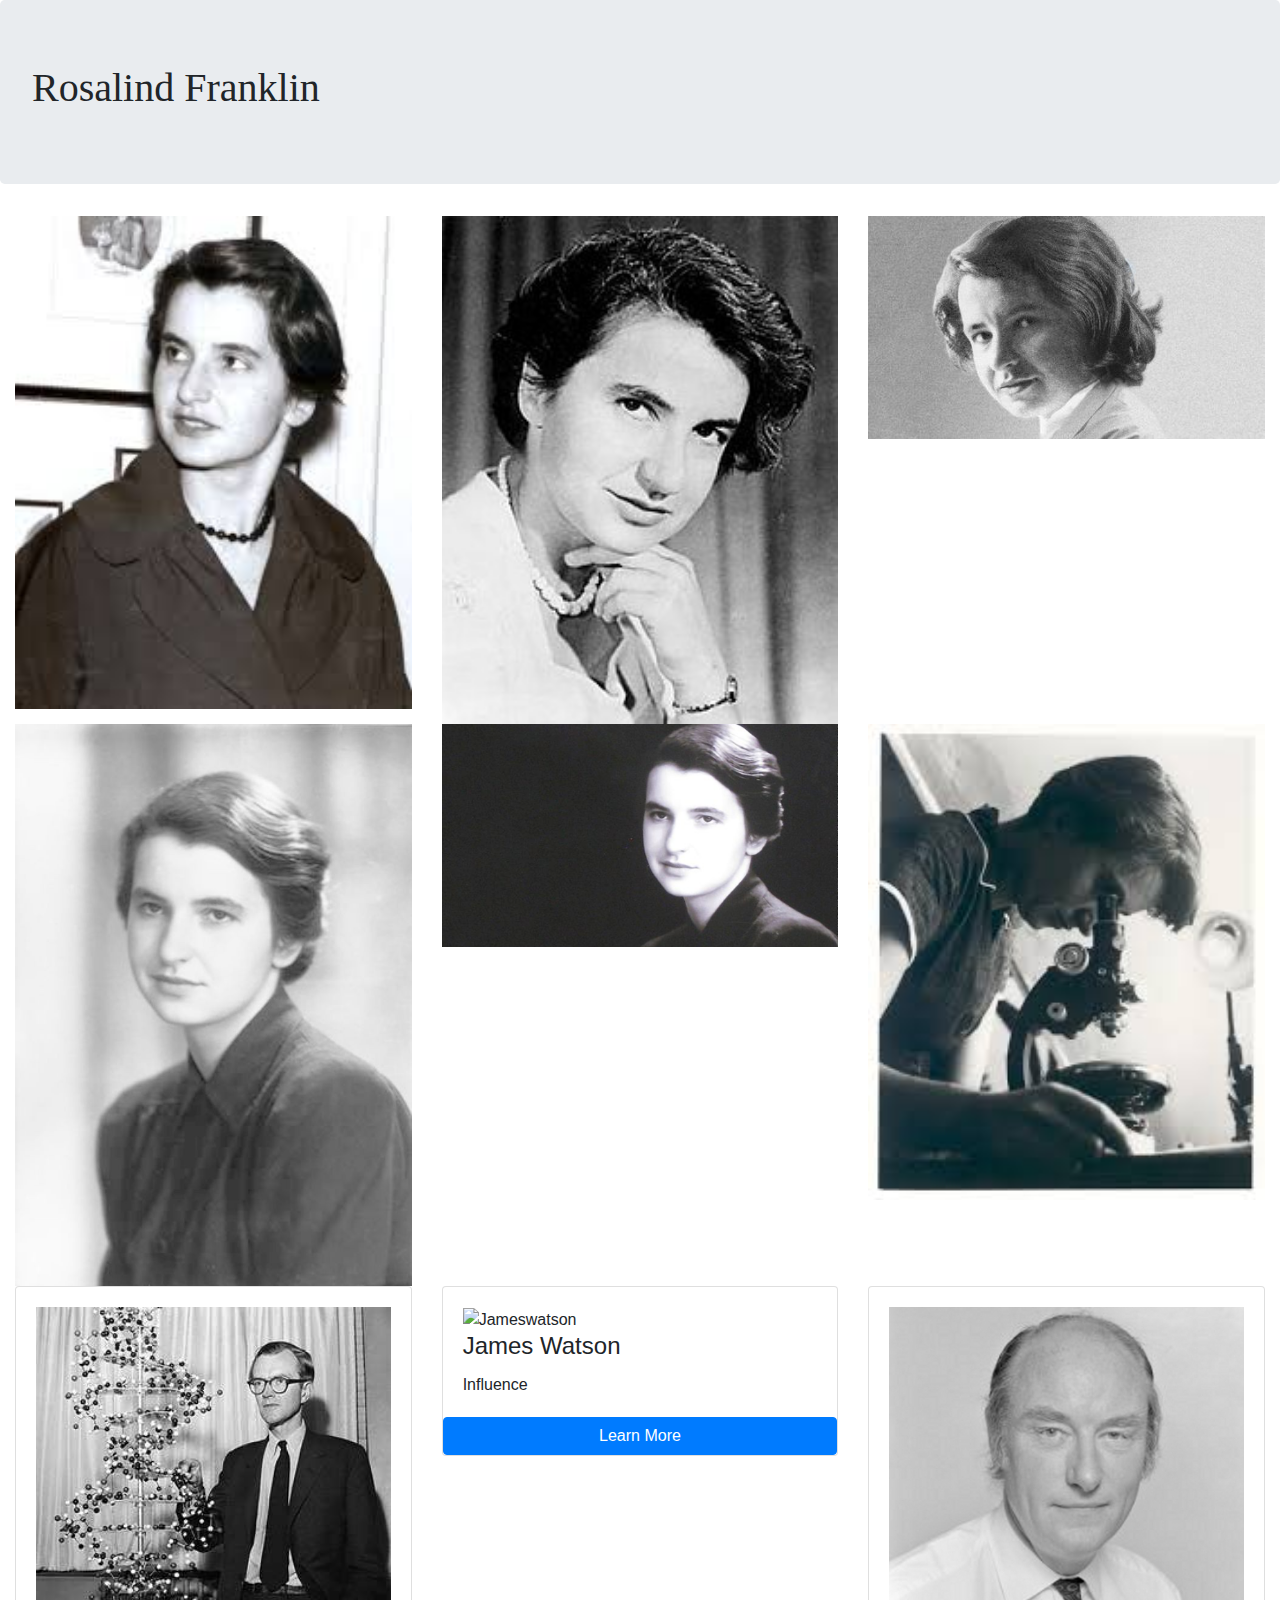
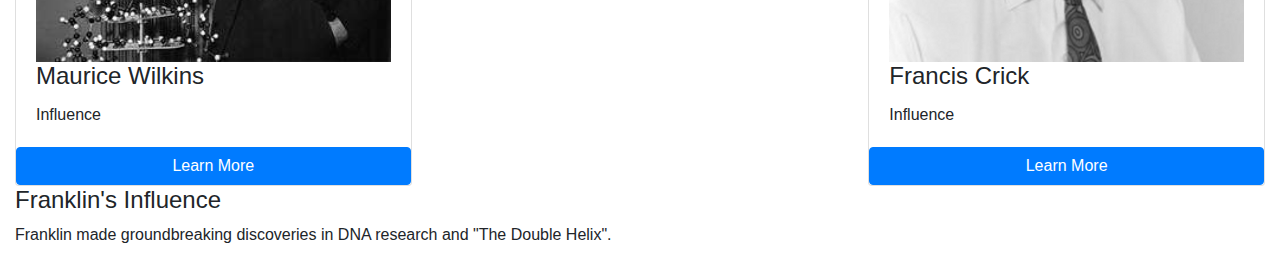
==== TributeCite/index.html @ c35afe97 "First Commit" ====
<!DOCTYPE html>
<html>
    <head>
        <link rel="stylesheet" type="text/css" href="style.css">
        <link rel="stylesheet" href="https://maxcdn.bootstrapcdn.com/bootstrap/4.2.1/css/bootstrap.min.css">
        <script src="https://ajax.googleapis.com/ajax/libs/jquery/3.3.1/jquery.min.js"></script>
        <script src="https://cdnjs.cloudflare.com/ajax/libs/popper.js/1.14.6/umd/popper.min.js"></script>
        <script src="https://maxcdn.bootstrapcdn.com/bootstrap/4.2.1/js/bootstrap.min.js"></script>
        <link href="https://fonts.googleapis.com/css?family=Fjalla+One" rel="stylesheet">
    </head>
    <body>
        <div class="jumbotron">
            <h1> Rosalind Franklin </h1>
        </div>
        <div class="container-fluid">     
        <div class="row">
              <div class="col-lg-4"> <img src="images/rosalind.jpeg" alt="rosalind"> </div>
              <div class="col-lg-4"> <img src="images/rosalind.jpg" alt="rosalind"> </div>
              <div class="col-lg-4"> <img src="images/smiling.jpg" alt="rosalind"> </div>
          </div>
       <div class="row">
              <div class="col-lg-4"> <img src="images/portrait.jpeg" alt="rosalind"> </div>
              <div class="col-lg-4"> <img src="images/scarypic.png" alt="spookyrosalind"> </div>
              <div class="col-lg-4"> <img src="images/micro.jpeg" alt="microrosalind"> </div>
         </div>
        </div> 
        <div class="container-fluid">
            <div class="row">
                <div class="col-lg-4">
                 <div class="card">
                    <div class="card-body">
                        <img src="images/mauricewilkins.jpg" alt="MauriceWilkins">
                        <h4 class="card-title">Maurice Wilkins</h4>
                        <p class="card-text"> Influence </p>
                    </div>
                        <a href="#" class="btn btn-primary"> Learn More </a>
                </div>
                </div>    
                <div class="col-lg-4">
                <div class="card">
                    <div class="card-body">
                        <img src="images/jameswatson.jpg" alt="Jameswatson"> 
                        <h4 class="card-title">James Watson</h4>
                        <p class="card-text"> Influence </p>
                    </div>
                        <a href="#" class="btn btn-primary"> Learn More </a>
                </div>
                </div>
                
                <div class="col-lg-4">
                 <div class="card">
                    <div class="card-body">
                       <img src="images/franciscrick.jpg" alt="FrancisCrick">
                        <h4 class="card-title">Francis Crick</h4>
                        <p class="card-text"> Influence </p>
                    </div>
                        <a href="#" class="btn btn-primary"> Learn More </a>
                </div>
                </div>
                
           </div>
        </div>
        <div class="container-fluid">
            <div class="row">
                <div class="col-lg-8">
                    <h4> Franklin's Influence </h4>
                    <p> Franklin made groundbreaking discoveries in DNA research and "The Double Helix".</p>
                </div>
                <div class="col-lg-4">
                    <img src 
                </div>
            </div>
            
        </div>
        
    </body>
</html>
---- TributeCite/style.css ----
.jumbotron {
    font-family: 'Fjalla+One' ;
}

img {
    width:100%;
    margin-left:auto;
    margin-right:auto;
}
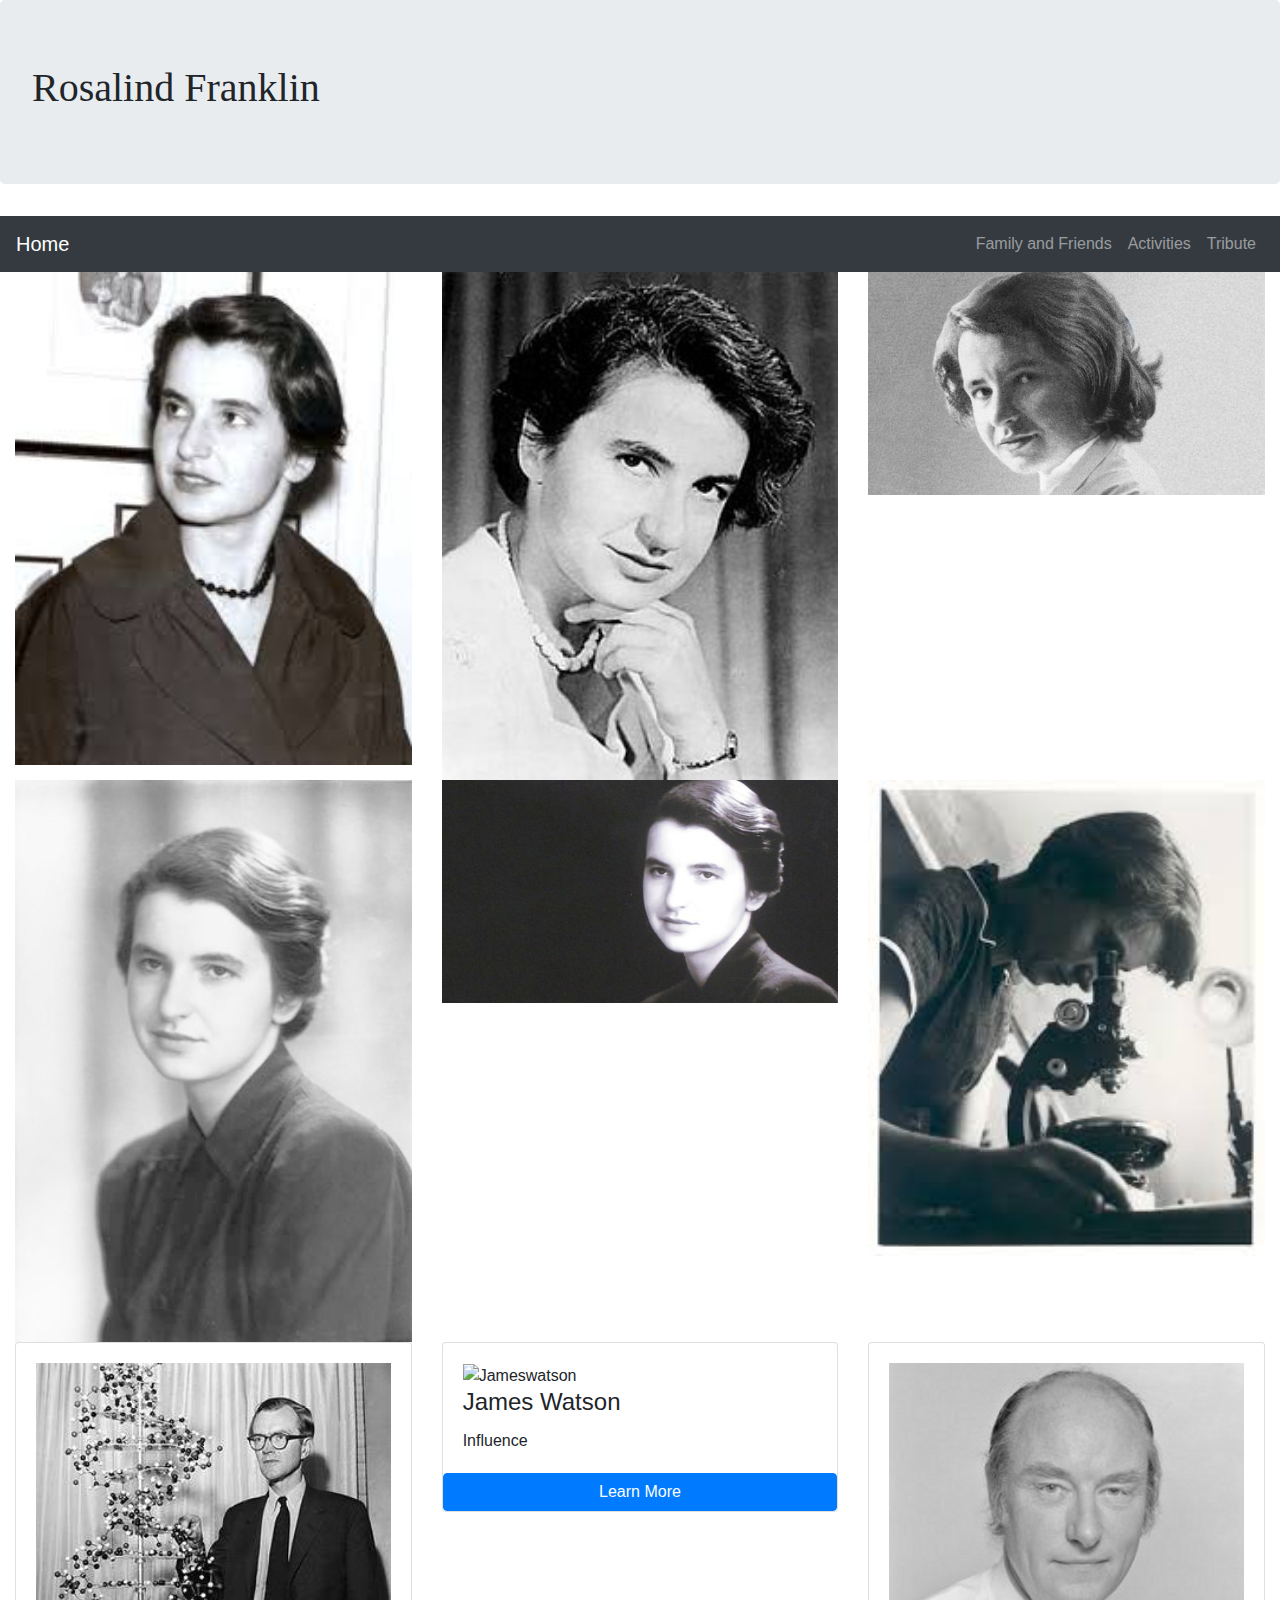
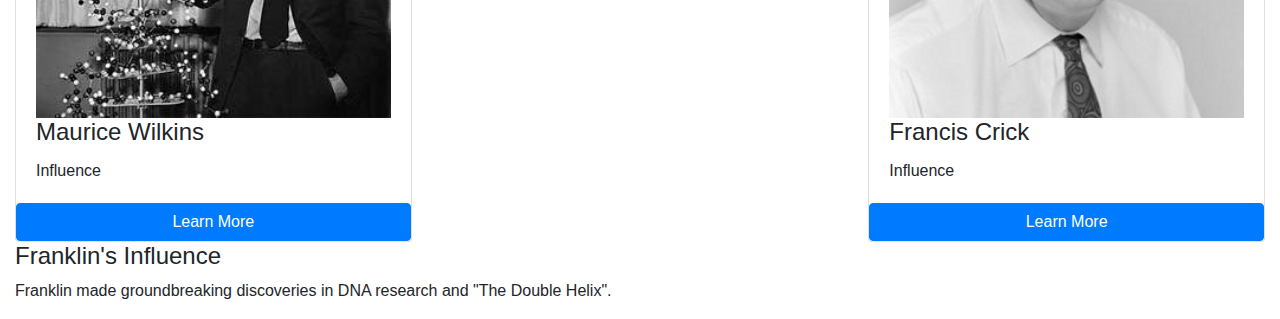
==== commit 0b376e5b: "final" ====
--- a/TributeCite/index.html
+++ b/TributeCite/index.html
@@ -12,6 +12,24 @@
         <div class="jumbotron">
             <h1> Rosalind Franklin </h1>
         </div>
+        <nav class="navbar navbar-expand-sm bg-dark navbar-dark">
+            <a class="navbar-brand" href="../webFinal/index.html"> Home </a>
+            <button class="navbar-toggler" type="button" data-toggle="collapse" data-target="#collapsibleNavbar">
+                <span class="navbar-toggler-icon"></span>
+            </button>
+            <div class="collapse navbar-collapse" id="collapsibleNavbar"></div>
+            <ul class="navbar-nav">
+                <li class="nav-item">
+                    <a class="nav-link" href="../webFinal/family.html"> Family and Friends </a>
+                </li>
+                <li>
+                    <a class="nav-link" href="../webFinal/activities.html"> Activities </a>
+                </li>
+                <li>
+                    <a class="nav-link" href="index.html"> Tribute</a>
+                </li>
+            </ul>
+        </nav>
         <div class="container-fluid">     
         <div class="row">
               <div class="col-lg-4"> <img src="images/rosalind.jpeg" alt="rosalind"> </div>
